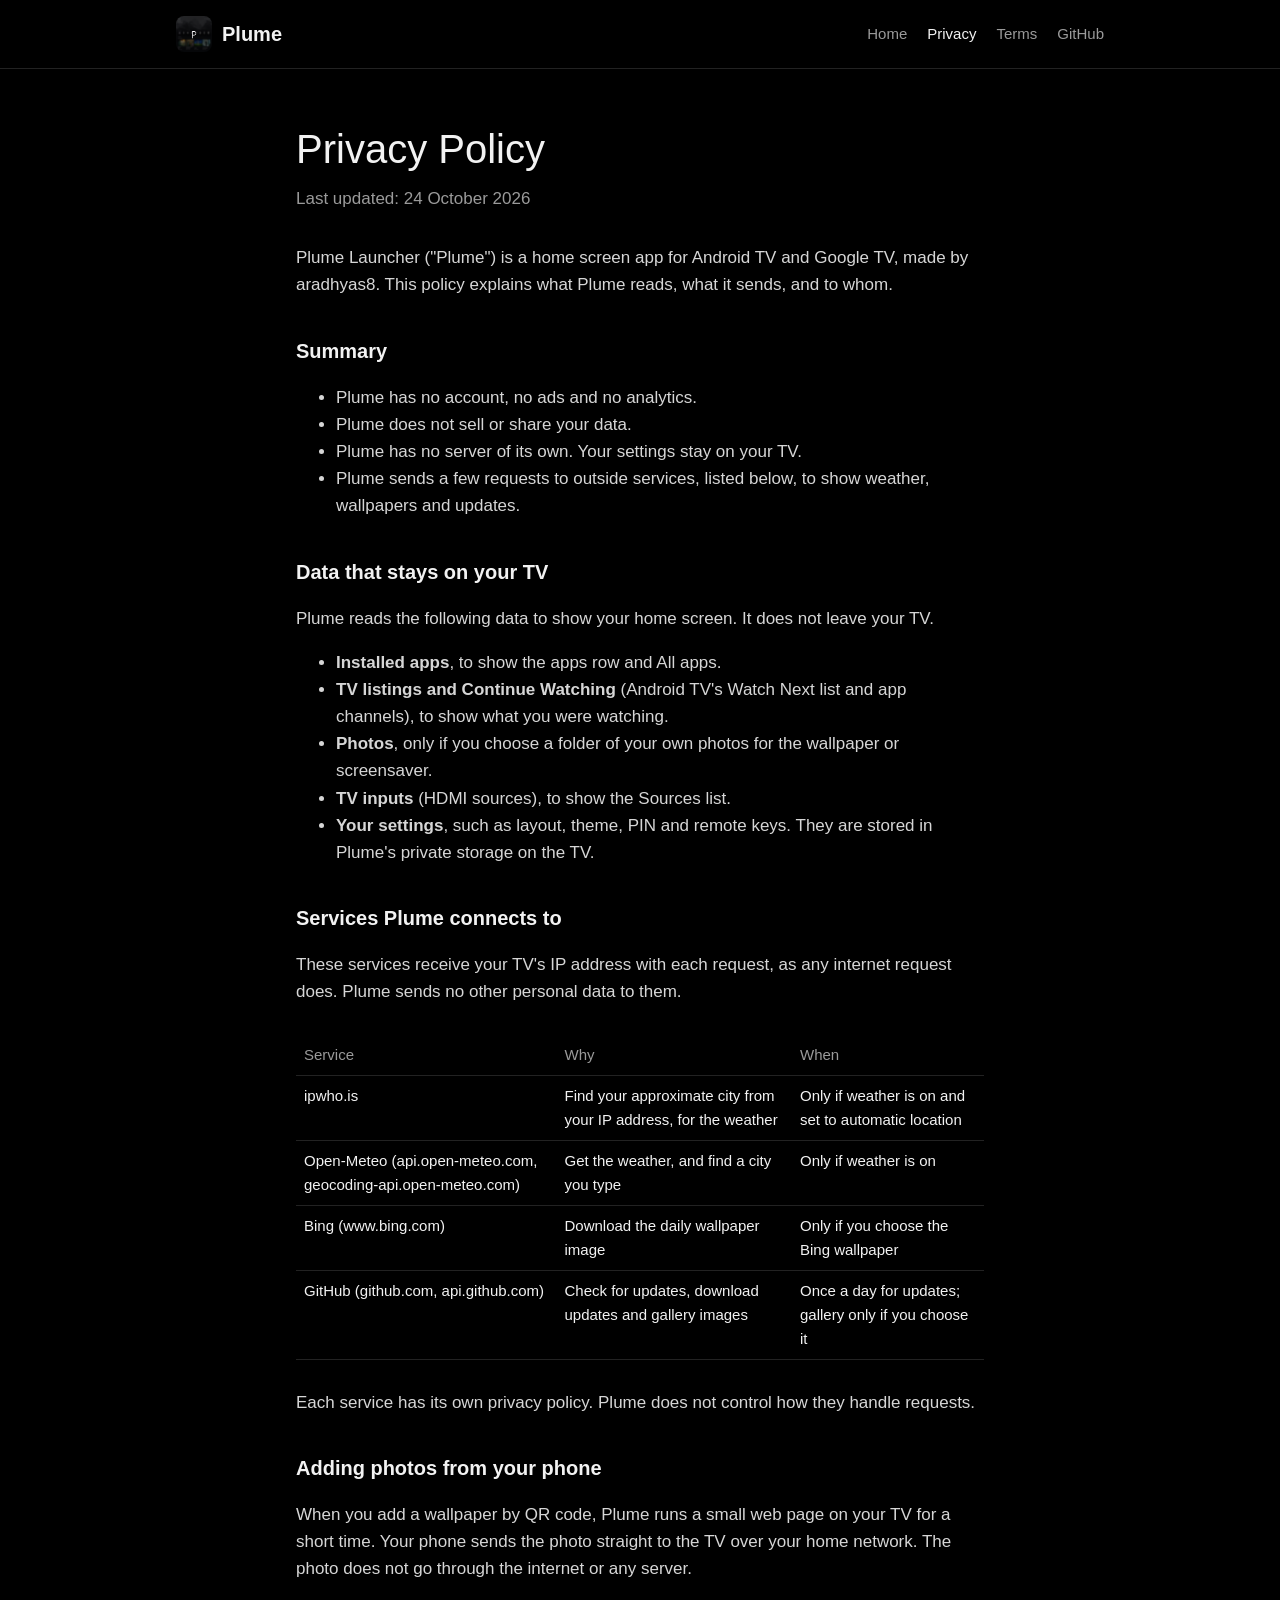
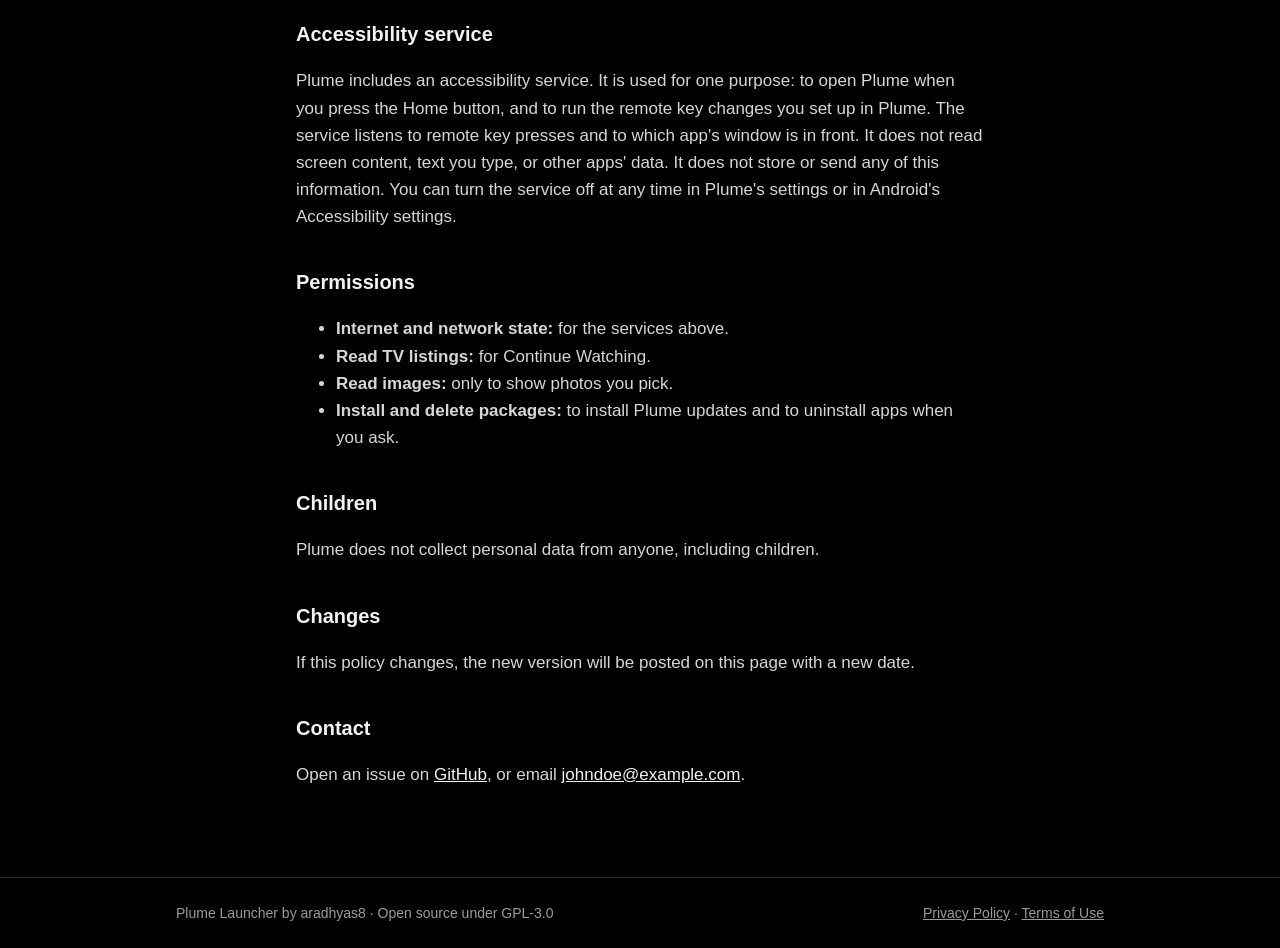
==== docs/privacy.html @ ca684a59 "Add a website with a privacy policy and terms of use for the Play Store Plain HTML in docs/ for GitH" ====
<!doctype html>
<html lang="en">
<head>
<meta charset="utf-8">
<meta name="viewport" content="width=device-width, initial-scale=1">
<title>Plume Privacy Policy</title>
<meta name="description" content="What Plume Launcher reads, what it sends, and to whom.">
<link rel="icon" href="logo.png">
<link rel="stylesheet" href="style.css">
</head>
<body>
<header><div class="wrap">
  <a class="brand" href="./"><img src="logo.png" alt="">Plume</a>
  <nav><a href="./">Home</a><a href="privacy.html" aria-current="page">Privacy</a><a href="terms.html">Terms</a><a href="https://github.com/aradhyas8/Plume_Launcher">GitHub</a></nav>
</div></header>

<main class="wrap doc">
  <h1>Privacy Policy</h1>
  <p class="date">Last updated: 24 October 2026</p>

  <p>Plume Launcher ("Plume") is a home screen app for Android TV and Google TV, made by aradhyas8. This policy explains what Plume reads, what it sends, and to whom.</p>

  <h2>Summary</h2>
  <ul>
    <li>Plume has no account, no ads and no analytics.</li>
    <li>Plume does not sell or share your data.</li>
    <li>Plume has no server of its own. Your settings stay on your TV.</li>
    <li>Plume sends a few requests to outside services, listed below, to show weather, wallpapers and updates.</li>
  </ul>

  <h2>Data that stays on your TV</h2>
  <p>Plume reads the following data to show your home screen. It does not leave your TV.</p>
  <ul>
    <li><strong>Installed apps</strong>, to show the apps row and All apps.</li>
    <li><strong>TV listings and Continue Watching</strong> (Android TV's Watch Next list and app channels), to show what you were watching.</li>
    <li><strong>Photos</strong>, only if you choose a folder of your own photos for the wallpaper or screensaver.</li>
    <li><strong>TV inputs</strong> (HDMI sources), to show the Sources list.</li>
    <li><strong>Your settings</strong>, such as layout, theme, PIN and remote keys. They are stored in Plume's private storage on the TV.</li>
  </ul>

  <h2>Services Plume connects to</h2>
  <p>These services receive your TV's IP address with each request, as any internet request does. Plume sends no other personal data to them.</p>
  <div class="table-scroll"><table>
    <tr><th>Service</th><th>Why</th><th>When</th></tr>
    <tr><td>ipwho.is</td><td>Find your approximate city from your IP address, for the weather</td><td>Only if weather is on and set to automatic location</td></tr>
    <tr><td>Open-Meteo (api.open-meteo.com, geocoding-api.open-meteo.com)</td><td>Get the weather, and find a city you type</td><td>Only if weather is on</td></tr>
    <tr><td>Bing (www.bing.com)</td><td>Download the daily wallpaper image</td><td>Only if you choose the Bing wallpaper</td></tr>
    <tr><td>GitHub (github.com, api.github.com)</td><td>Check for updates, download updates and gallery images</td><td>Once a day for updates; gallery only if you choose it</td></tr>
  </table></div>
  <p>Each service has its own privacy policy. Plume does not control how they handle requests.</p>

  <h2>Adding photos from your phone</h2>
  <p>When you add a wallpaper by QR code, Plume runs a small web page on your TV for a short time. Your phone sends the photo straight to the TV over your home network. The photo does not go through the internet or any server.</p>

  <h2>Accessibility service</h2>
  <p>Plume includes an accessibility service. It is used for one purpose: to open Plume when you press the Home button, and to run the remote key changes you set up in Plume. The service listens to remote key presses and to which app's window is in front. It does not read screen content, text you type, or other apps' data. It does not store or send any of this information. You can turn the service off at any time in Plume's settings or in Android's Accessibility settings.</p>

  <h2>Permissions</h2>
  <ul>
    <li><strong>Internet and network state:</strong> for the services above.</li>
    <li><strong>Read TV listings:</strong> for Continue Watching.</li>
    <li><strong>Read images:</strong> only to show photos you pick.</li>
    <li><strong>Install and delete packages:</strong> to install Plume updates and to uninstall apps when you ask.</li>
  </ul>

  <h2>Children</h2>
  <p>Plume does not collect personal data from anyone, including children.</p>

  <h2>Changes</h2>
  <p>If this policy changes, the new version will be posted on this page with a new date.</p>

  <h2>Contact</h2>
  <p>Open an issue on <a href="https://github.com/aradhyas8/Plume_Launcher/issues">GitHub</a>, or email <a href="mailto:johndoe@example.com">johndoe@example.com</a>.</p>
</main>

<footer><div class="wrap">
  <span>Plume Launcher by aradhyas8 · Open source under GPL-3.0</span>
  <span><a href="privacy.html">Privacy Policy</a> · <a href="terms.html">Terms of Use</a></span>
</div></footer>
</body>
</html>
---- docs/style.css ----
:root {
  --bg: #000;
  --fg: #f2f2f2;
  --muted: #9a9a9a;
  --line: #222;
  --card: #0d0d0d;
}
* { box-sizing: border-box; }
html { color-scheme: dark; }
body {
  margin: 0;
  background: var(--bg);
  color: var(--fg);
  font: 17px/1.6 -apple-system, "Segoe UI", Roboto, Helvetica, Arial, sans-serif;
}
a { color: var(--fg); }
img { max-width: 100%; display: block; }
.wrap { max-width: 960px; margin: 0 auto; padding: 0 16px; }

header { border-bottom: 1px solid var(--line); }
header .wrap { display: flex; align-items: center; justify-content: space-between; gap: 16px; padding-top: 16px; padding-bottom: 16px; flex-wrap: wrap; }
.brand { display: flex; align-items: center; gap: 10px; text-decoration: none; font-weight: 600; font-size: 20px; }
.brand img { width: 36px; height: 36px; border-radius: 8px; }
nav { display: flex; gap: 20px; flex-wrap: wrap; }
nav a { color: var(--muted); text-decoration: none; font-size: 15px; }
nav a:hover, nav a[aria-current] { color: var(--fg); }

.hero { text-align: center; padding: 72px 0 40px; }
.hero img.logo { width: 96px; height: 96px; border-radius: 20px; margin: 0 auto 24px; }
.hero h1 { font-size: 48px; font-weight: 300; margin: 0; letter-spacing: -0.5px; }
.hero p { color: var(--muted); font-size: 20px; margin: 12px auto 32px; max-width: 560px; }
.btn { display: inline-block; padding: 12px 24px; border-radius: 999px; background: var(--fg); color: var(--bg); text-decoration: none; font-weight: 600; }
.btn.ghost { background: none; color: var(--fg); border: 1px solid #444; margin-left: 8px; }

.shots { display: grid; grid-template-columns: 1fr 1fr; gap: 16px; margin: 32px 0 64px; }
.shots img { border-radius: 12px; border: 1px solid var(--line); }
.shots figcaption { color: var(--muted); font-size: 14px; margin-top: 8px; text-align: center; }
figure { margin: 0; }

.tiles { display: grid; grid-template-columns: repeat(3, 1fr); gap: 16px; margin-bottom: 72px; }
.tile { background: var(--card); border: 1px solid var(--line); border-radius: 12px; padding: 20px; }
.tile h3 { margin: 0 0 6px; font-size: 17px; font-weight: 600; }
.tile p { margin: 0; color: var(--muted); font-size: 15px; }

.doc { max-width: 720px; padding-top: 48px; padding-bottom: 72px; }
.doc h1 { font-weight: 300; font-size: 40px; margin: 0 0 4px; }
.doc .date { color: var(--muted); margin: 0 0 32px; }
.doc h2 { font-size: 20px; margin: 36px 0 8px; }
.doc p, .doc li { color: #d6d6d6; }
.doc table { width: 100%; border-collapse: collapse; font-size: 15px; margin: 12px 0; }
.doc th, .doc td { text-align: left; padding: 8px; border-bottom: 1px solid var(--line); vertical-align: top; }
.doc th { color: var(--muted); font-weight: 500; }
.doc code { background: var(--card); padding: 1px 6px; border-radius: 4px; font-size: 14px; }
.table-scroll { overflow-x: auto; }

footer { border-top: 1px solid var(--line); color: var(--muted); font-size: 14px; }
footer .wrap { display: flex; justify-content: space-between; gap: 16px; flex-wrap: wrap; padding-top: 24px; padding-bottom: 24px; }
footer a { color: var(--muted); }

@media (max-width: 720px) {
  .hero h1 { font-size: 36px; }
  .shots, .tiles { grid-template-columns: 1fr; }
  .btn.ghost { margin: 12px 0 0; }
}
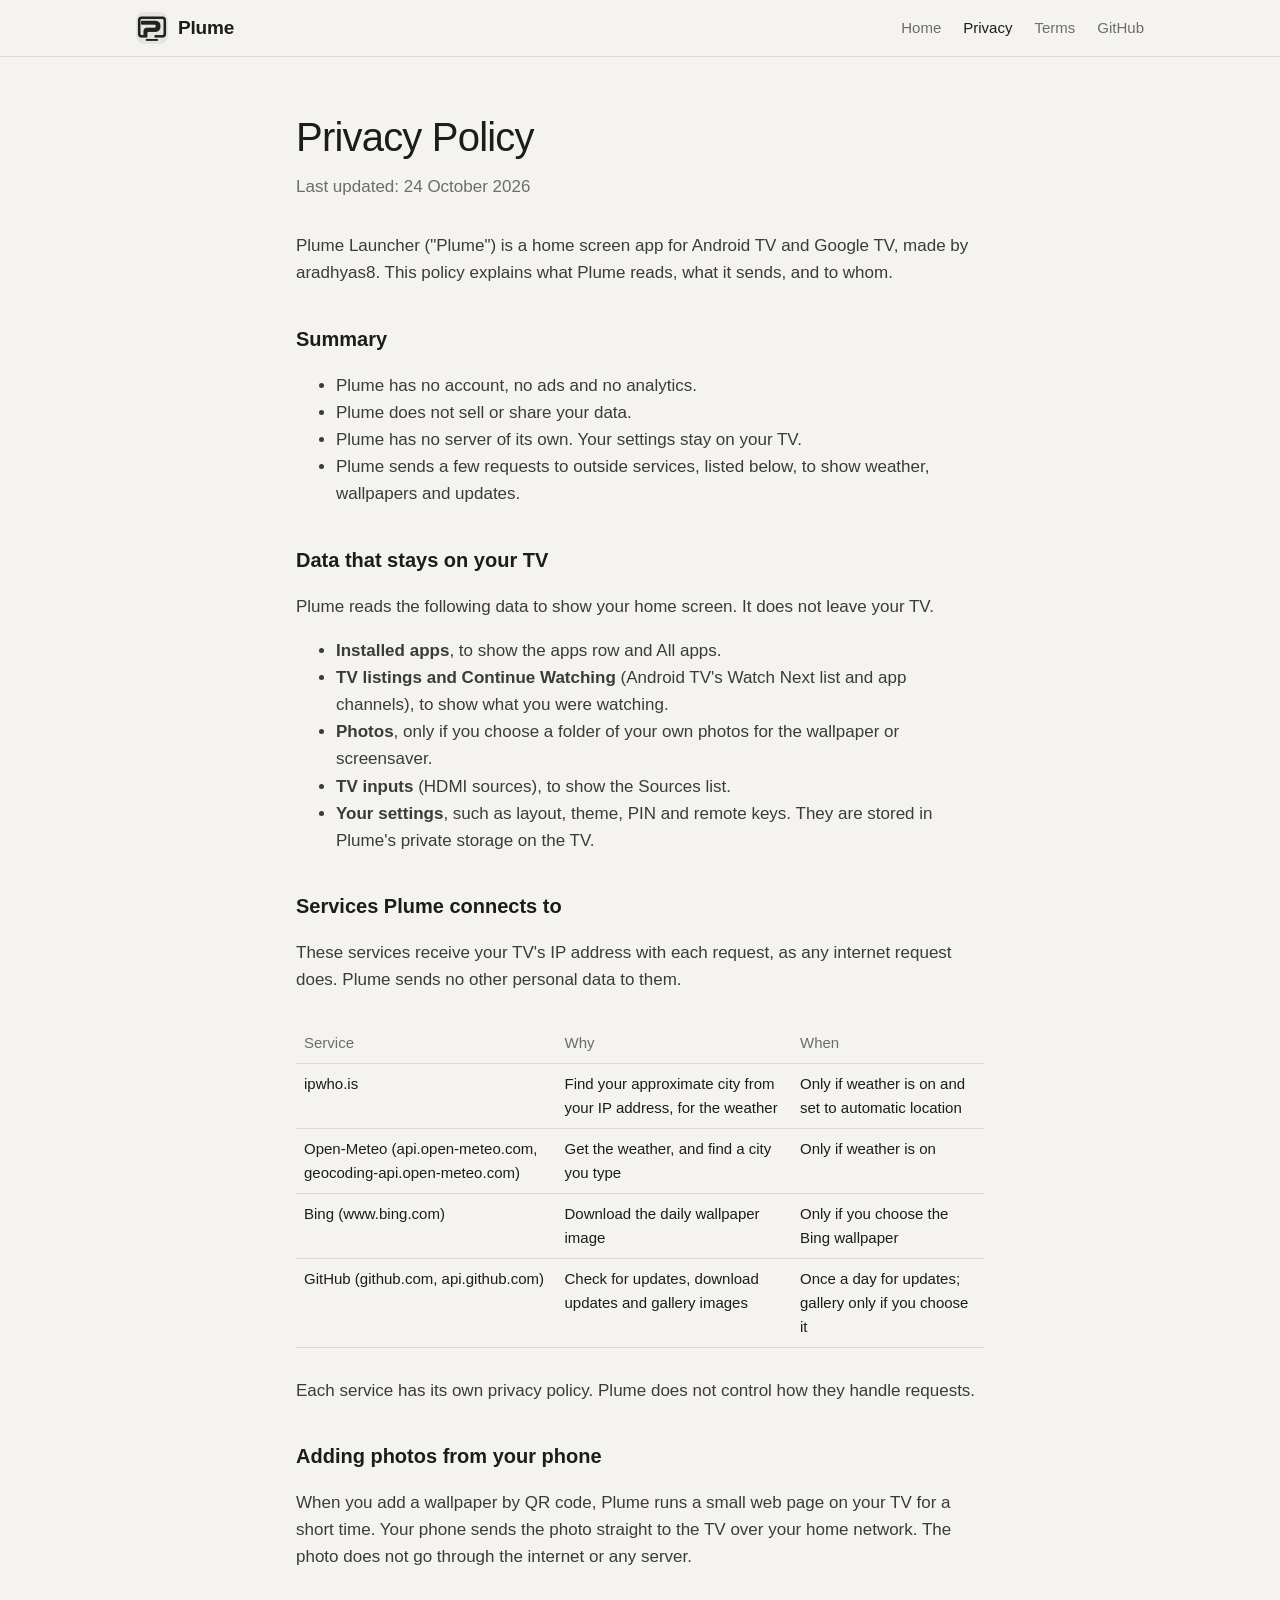
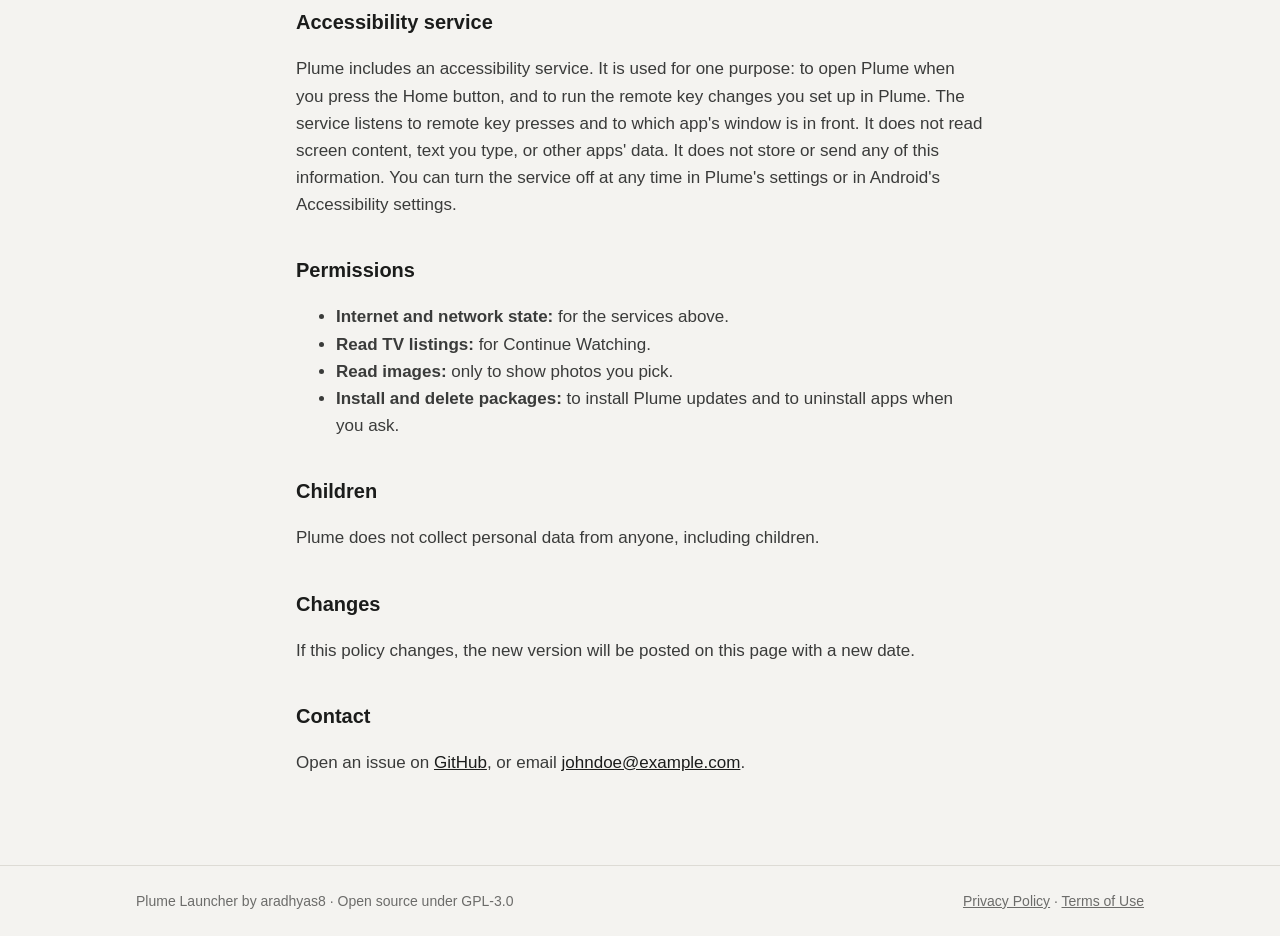
==== commit de3f92b4: "Redesign the website with the new icon and Downloader code - Use the current Plume icon (plume-icon." ====
--- a/docs/privacy.html
+++ b/docs/privacy.html
@@ -5,12 +5,12 @@
 <meta name="viewport" content="width=device-width, initial-scale=1">
 <title>Plume Privacy Policy</title>
 <meta name="description" content="What Plume Launcher reads, what it sends, and to whom.">
-<link rel="icon" href="logo.png">
+<link rel="icon" href="plume-icon.png">
 <link rel="stylesheet" href="style.css">
 </head>
 <body>
 <header><div class="wrap">
-  <a class="brand" href="./"><img src="logo.png" alt="">Plume</a>
+  <a class="brand" href="./"><img src="plume-icon.png" alt="">Plume</a>
   <nav><a href="./">Home</a><a href="privacy.html" aria-current="page">Privacy</a><a href="terms.html">Terms</a><a href="https://github.com/aradhyas8/Plume_Launcher">GitHub</a></nav>
 </div></header>
 
--- a/docs/style.css
+++ b/docs/style.css
@@ -1,64 +1,181 @@
 :root {
-  --bg: #000;
-  --fg: #f2f2f2;
-  --muted: #9a9a9a;
-  --line: #222;
-  --card: #0d0d0d;
+  --bg: #0b0b0c;
+  --bg-2: #121214;
+  --fg: #f2f1ee;
+  --text: #d6d5d2;
+  --muted: #9a9997;
+  --line: #222225;
+  --card: #141416;
+  --accent: #e6e4df;
+  --on-accent: #232524;
+  --glow: rgba(230, 228, 223, 0.08);
+  --shadow: 0 30px 80px -20px rgba(0, 0, 0, 0.8);
+}
+@media (prefers-color-scheme: light) {
+  :root {
+    --bg: #f4f3f0;
+    --bg-2: #ebe9e4;
+    --fg: #1b1c1b;
+    --text: #3a3b3a;
+    --muted: #6c6c6a;
+    --line: #dddbd5;
+    --card: #ffffff;
+    --accent: #232524;
+    --on-accent: #f4f3f0;
+    --glow: rgba(35, 37, 36, 0.06);
+    --shadow: 0 30px 70px -25px rgba(30, 30, 25, 0.35);
+  }
 }
 * { box-sizing: border-box; }
-html { color-scheme: dark; }
+html { color-scheme: dark light; scroll-behavior: smooth; }
 body {
   margin: 0;
   background: var(--bg);
   color: var(--fg);
-  font: 17px/1.6 -apple-system, "Segoe UI", Roboto, Helvetica, Arial, sans-serif;
+  font: 17px/1.6 -apple-system, BlinkMacSystemFont, "Segoe UI", Roboto, Helvetica, Arial, sans-serif;
+  -webkit-font-smoothing: antialiased;
 }
 a { color: var(--fg); }
-img { max-width: 100%; display: block; }
-.wrap { max-width: 960px; margin: 0 auto; padding: 0 16px; }
+img { max-width: 100%; height: auto; display: block; }
+svg { width: 24px; height: 24px; fill: none; stroke: currentColor; stroke-width: 1.8; stroke-linecap: round; stroke-linejoin: round; }
+svg .fill { fill: currentColor; stroke: none; }
+.wrap { max-width: 1040px; margin: 0 auto; padding: 0 16px; }
+:focus-visible { outline: 2px solid var(--fg); outline-offset: 3px; border-radius: 8px; }
+section[id] { scroll-margin-top: 80px; }
 
-header { border-bottom: 1px solid var(--line); }
-header .wrap { display: flex; align-items: center; justify-content: space-between; gap: 16px; padding-top: 16px; padding-bottom: 16px; flex-wrap: wrap; }
-.brand { display: flex; align-items: center; gap: 10px; text-decoration: none; font-weight: 600; font-size: 20px; }
-.brand img { width: 36px; height: 36px; border-radius: 8px; }
-nav { display: flex; gap: 20px; flex-wrap: wrap; }
+/* Header */
+header { position: sticky; top: 0; z-index: 10; background: color-mix(in srgb, var(--bg) 82%, transparent); backdrop-filter: saturate(1.4) blur(14px); -webkit-backdrop-filter: saturate(1.4) blur(14px); border-bottom: 1px solid var(--line); }
+header .wrap { display: flex; flex-wrap: wrap; align-items: center; justify-content: space-between; gap: 12px 16px; padding-top: 12px; padding-bottom: 12px; }
+.brand { display: flex; align-items: center; gap: 10px; text-decoration: none; font-weight: 600; font-size: 19px; letter-spacing: -0.2px; }
+.brand img { width: 32px; height: 32px; border-radius: 8px; }
+nav { display: flex; flex-wrap: wrap; align-items: center; gap: 22px; }
 nav a { color: var(--muted); text-decoration: none; font-size: 15px; }
 nav a:hover, nav a[aria-current] { color: var(--fg); }
+nav a.btn { color: var(--on-accent); }
 
-.hero { text-align: center; padding: 72px 0 40px; }
-.hero img.logo { width: 96px; height: 96px; border-radius: 20px; margin: 0 auto 24px; }
-.hero h1 { font-size: 48px; font-weight: 300; margin: 0; letter-spacing: -0.5px; }
-.hero p { color: var(--muted); font-size: 20px; margin: 12px auto 32px; max-width: 560px; }
-.btn { display: inline-block; padding: 12px 24px; border-radius: 999px; background: var(--fg); color: var(--bg); text-decoration: none; font-weight: 600; }
-.btn.ghost { background: none; color: var(--fg); border: 1px solid #444; margin-left: 8px; }
+/* Buttons */
+.btn { display: inline-flex; align-items: center; gap: 10px; padding: 14px 24px; border-radius: 999px; background: var(--accent); color: var(--on-accent); text-decoration: none; font: inherit; font-weight: 600; border: 0; cursor: pointer; transition: transform .15s ease, box-shadow .15s ease; }
+.btn:hover { transform: translateY(-1px); box-shadow: 0 8px 24px -8px var(--accent); }
+.btn svg { width: 20px; height: 20px; stroke-width: 2.2; }
+.btn.small { padding: 8px 16px; font-size: 14px; }
+.btn.ghost { background: none; color: var(--fg); border: 1px solid var(--line); }
+.btn.ghost:hover { border-color: var(--muted); box-shadow: none; }
+.btn-meta { font-weight: 500; opacity: .6; font-size: 14px; padding-left: 10px; border-left: 1px solid currentColor; }
 
-.shots { display: grid; grid-template-columns: 1fr 1fr; gap: 16px; margin: 32px 0 64px; }
-.shots img { border-radius: 12px; border: 1px solid var(--line); }
-.shots figcaption { color: var(--muted); font-size: 14px; margin-top: 8px; text-align: center; }
-figure { margin: 0; }
+/* Hero */
+.hero { text-align: center; padding: 80px 16px 48px; }
+.hero .logo { width: 112px; height: 112px; border-radius: 26px; margin: 0 auto 28px; box-shadow: 0 0 0 1px var(--line), 0 20px 60px -10px var(--glow), 0 0 120px 10px var(--glow); }
+.eyebrow { margin: 0 0 12px; color: var(--muted); font-size: 13px; font-weight: 600; letter-spacing: 1.4px; text-transform: uppercase; }
+.hero h1 { font-size: clamp(40px, 7vw, 72px); line-height: 1.05; font-weight: 300; margin: 0; letter-spacing: -1.5px; }
+.lede { color: var(--muted); font-size: clamp(18px, 2.2vw, 21px); margin: 18px auto 36px; max-width: 560px; }
+.cta { display: flex; flex-wrap: wrap; align-items: center; justify-content: center; gap: 14px; }
+.code-chip { display: inline-flex; align-items: center; gap: 12px; padding: 9px 9px 9px 20px; border-radius: 999px; border: 1px solid var(--line); background: var(--card); color: var(--muted); text-decoration: none; font-size: 15px; }
+.code-chip strong { color: var(--fg); background: var(--bg-2); padding: 5px 14px; border-radius: 999px; font-family: ui-monospace, "SF Mono", Menlo, Consolas, monospace; font-size: 16px; letter-spacing: 1.5px; }
+.code-chip:hover { border-color: var(--muted); }
+.fine { margin: 22px 0 0; color: var(--muted); font-size: 14px; }
 
-.tiles { display: grid; grid-template-columns: repeat(3, 1fr); gap: 16px; margin-bottom: 72px; }
-.tile { background: var(--card); border: 1px solid var(--line); border-radius: 12px; padding: 20px; }
+/* Showcase */
+.showcase { display: flex; flex-direction: column; align-items: center; padding-bottom: 24px; }
+.tv { width: 100%; padding: 10px; border-radius: 22px; background: #050505; border: 1px solid #2a2a2c; box-shadow: var(--shadow); }
+.tv img { border-radius: 13px; aspect-ratio: 16 / 9; width: 100%; object-fit: cover; }
+.tv-stand { width: 22%; height: 10px; margin-top: 14px; border-radius: 999px; background: color-mix(in srgb, var(--muted) 35%, transparent); }
+.toggle { display: inline-flex; margin-top: 28px; padding: 4px; border-radius: 999px; background: var(--card); border: 1px solid var(--line); }
+.toggle button { font: inherit; font-size: 14px; font-weight: 600; padding: 7px 18px; border-radius: 999px; border: 0; background: none; color: var(--muted); cursor: pointer; }
+.toggle button[aria-pressed="true"] { background: var(--accent); color: var(--on-accent); }
+
+/* Stats */
+.stats { display: grid; grid-template-columns: repeat(4, 1fr); gap: 0; padding-top: 56px; padding-bottom: 32px; text-align: center; }
+.stats div { padding: 8px 12px; border-left: 1px solid var(--line); }
+.stats div:first-child { border-left: 0; }
+.stats strong { display: block; font-size: clamp(28px, 4vw, 40px); font-weight: 300; letter-spacing: -1px; }
+.stats span { color: var(--muted); font-size: 14px; }
+.stats p { grid-column: 1 / -1; margin: 20px 0 0; color: var(--muted); font-size: 13px; }
+
+/* Sections */
+section h2 { font-size: clamp(28px, 4vw, 40px); font-weight: 300; letter-spacing: -0.8px; text-align: center; margin: 0 0 12px; line-height: 1.15; }
+.features, .install { padding-top: 72px; padding-bottom: 24px; }
+.sub { text-align: center; color: var(--muted); margin: 0 auto 40px; max-width: 520px; }
+
+/* Feature tiles */
+.tiles { display: grid; grid-template-columns: repeat(3, 1fr); gap: 16px; margin-top: 40px; }
+.tile { background: var(--card); border: 1px solid var(--line); border-radius: 18px; padding: 24px; transition: transform .2s ease, border-color .2s ease; }
+.tile:hover { transform: translateY(-3px); border-color: var(--muted); }
+.tile svg { width: 40px; height: 40px; padding: 8px; border-radius: 12px; background: var(--bg-2); margin-bottom: 16px; }
 .tile h3 { margin: 0 0 6px; font-size: 17px; font-weight: 600; }
 .tile p { margin: 0; color: var(--muted); font-size: 15px; }
 
+/* Install */
+.install-grid { display: grid; grid-template-columns: 1fr 1.15fr; gap: 20px; align-items: stretch; }
+.panel { background: var(--card); border: 1px solid var(--line); border-radius: 22px; padding: 32px 24px; }
+.code-panel { display: flex; flex-direction: column; align-items: center; justify-content: center; text-align: center; background: radial-gradient(120% 90% at 50% 0%, var(--glow), transparent 70%), var(--card); }
+.label { margin: 0 0 18px; color: var(--muted); font-size: 13px; font-weight: 600; letter-spacing: 1.4px; text-transform: uppercase; }
+.digits { display: flex; gap: 6px; margin-bottom: 24px; }
+.digits span { display: grid; place-items: center; width: 44px; height: 58px; border-radius: 10px; background: var(--bg-2); border: 1px solid var(--line); font-family: ui-monospace, "SF Mono", Menlo, Consolas, monospace; font-size: 28px; font-weight: 600; }
+.hint { margin: 14px 0 0; color: var(--muted); font-size: 14px; }
+.steps { list-style: none; counter-reset: step; margin: 0; padding: 0; display: grid; gap: 12px; }
+.steps li { counter-increment: step; position: relative; display: flex; flex-direction: column; gap: 2px; padding: 18px 20px 18px 68px; background: var(--card); border: 1px solid var(--line); border-radius: 18px; }
+.steps li::before { content: counter(step); position: absolute; left: 20px; top: 18px; width: 32px; height: 32px; border-radius: 50%; display: grid; place-items: center; background: var(--accent); color: var(--on-accent); font-weight: 700; font-size: 15px; }
+.steps strong { font-weight: 600; }
+.steps span { color: var(--muted); font-size: 15px; }
+.steps b { color: var(--fg); font-family: ui-monospace, "SF Mono", Menlo, Consolas, monospace; letter-spacing: 1px; }
+
+.more { margin-top: 20px; border: 1px solid var(--line); border-radius: 18px; background: var(--card); }
+.more summary { cursor: pointer; padding: 18px 24px; font-weight: 600; list-style: none; display: flex; justify-content: space-between; align-items: center; }
+.more summary::-webkit-details-marker { display: none; }
+.more summary::after { content: "+"; font-weight: 300; font-size: 24px; line-height: 1; color: var(--muted); transition: transform .2s ease; }
+.more[open] summary::after { transform: rotate(45deg); }
+.more-body { padding: 0 24px 12px; color: var(--muted); font-size: 15px; }
+.more-body strong { color: var(--fg); }
+.cmd { display: flex; align-items: center; justify-content: space-between; gap: 12px; background: var(--bg-2); border: 1px solid var(--line); border-radius: 12px; padding: 8px 8px 8px 16px; }
+.cmd code { font-family: ui-monospace, "SF Mono", Menlo, Consolas, monospace; font-size: 14px; color: var(--fg); overflow-x: auto; white-space: nowrap; }
+.copy-icon { flex: none; display: grid; place-items: center; width: 34px; height: 34px; border-radius: 8px; border: 0; background: none; color: var(--muted); cursor: pointer; }
+.copy-icon:hover { color: var(--fg); background: var(--card); }
+.copy-icon svg { width: 18px; height: 18px; }
+.after { text-align: center; color: var(--muted); font-size: 15px; margin: 28px 0 72px; }
+.after b { color: var(--fg); font-weight: 600; }
+
+.toast { position: fixed; left: 50%; bottom: 24px; transform: translate(-50%, 20px); opacity: 0; pointer-events: none; padding: 10px 18px; border-radius: 999px; background: var(--accent); color: var(--on-accent); font-size: 14px; font-weight: 600; transition: opacity .2s ease, transform .2s ease; }
+.toast.on { opacity: 1; transform: translate(-50%, 0); }
+
+/* Privacy and terms */
 .doc { max-width: 720px; padding-top: 48px; padding-bottom: 72px; }
-.doc h1 { font-weight: 300; font-size: 40px; margin: 0 0 4px; }
+.doc h1 { font-weight: 300; font-size: 40px; margin: 0 0 4px; letter-spacing: -0.8px; }
 .doc .date { color: var(--muted); margin: 0 0 32px; }
 .doc h2 { font-size: 20px; margin: 36px 0 8px; }
-.doc p, .doc li { color: #d6d6d6; }
+.doc p, .doc li { color: var(--text); }
 .doc table { width: 100%; border-collapse: collapse; font-size: 15px; margin: 12px 0; }
 .doc th, .doc td { text-align: left; padding: 8px; border-bottom: 1px solid var(--line); vertical-align: top; }
 .doc th { color: var(--muted); font-weight: 500; }
 .doc code { background: var(--card); padding: 1px 6px; border-radius: 4px; font-size: 14px; }
 .table-scroll { overflow-x: auto; }
 
+/* Footer */
 footer { border-top: 1px solid var(--line); color: var(--muted); font-size: 14px; }
-footer .wrap { display: flex; justify-content: space-between; gap: 16px; flex-wrap: wrap; padding-top: 24px; padding-bottom: 24px; }
+footer .wrap { display: flex; justify-content: space-between; align-items: center; gap: 16px; flex-wrap: wrap; padding-top: 24px; padding-bottom: 24px; }
 footer a { color: var(--muted); }
+footer a:hover { color: var(--fg); }
+.foot-brand { display: flex; align-items: center; gap: 10px; }
+.foot-brand img { width: 22px; height: 22px; border-radius: 6px; }
 
-@media (max-width: 720px) {
-  .hero h1 { font-size: 36px; }
-  .shots, .tiles { grid-template-columns: 1fr; }
-  .btn.ghost { margin: 12px 0 0; }
+@media (prefers-reduced-motion: reduce) {
+  html { scroll-behavior: auto; }
+  * { transition: none !important; }
 }
+
+@media (max-width: 820px) {
+  .tiles { grid-template-columns: 1fr 1fr; }
+  .install-grid { grid-template-columns: 1fr; }
+}
+@media (max-width: 600px) {
+  nav { gap: 16px; }
+  nav .wide { display: none; }
+  .hero { padding-top: 56px; }
+  .cta { flex-direction: column; }
+  .tv { padding: 6px; border-radius: 14px; }
+  .tv img { border-radius: 9px; }
+  .stats { grid-template-columns: 1fr 1fr; row-gap: 20px; }
+  .stats div:nth-child(3) { border-left: 0; }
+  .tiles { grid-template-columns: 1fr; }
+  .digits { gap: 4px; }
+  .digits span { width: 36px; height: 50px; font-size: 22px; }
+}
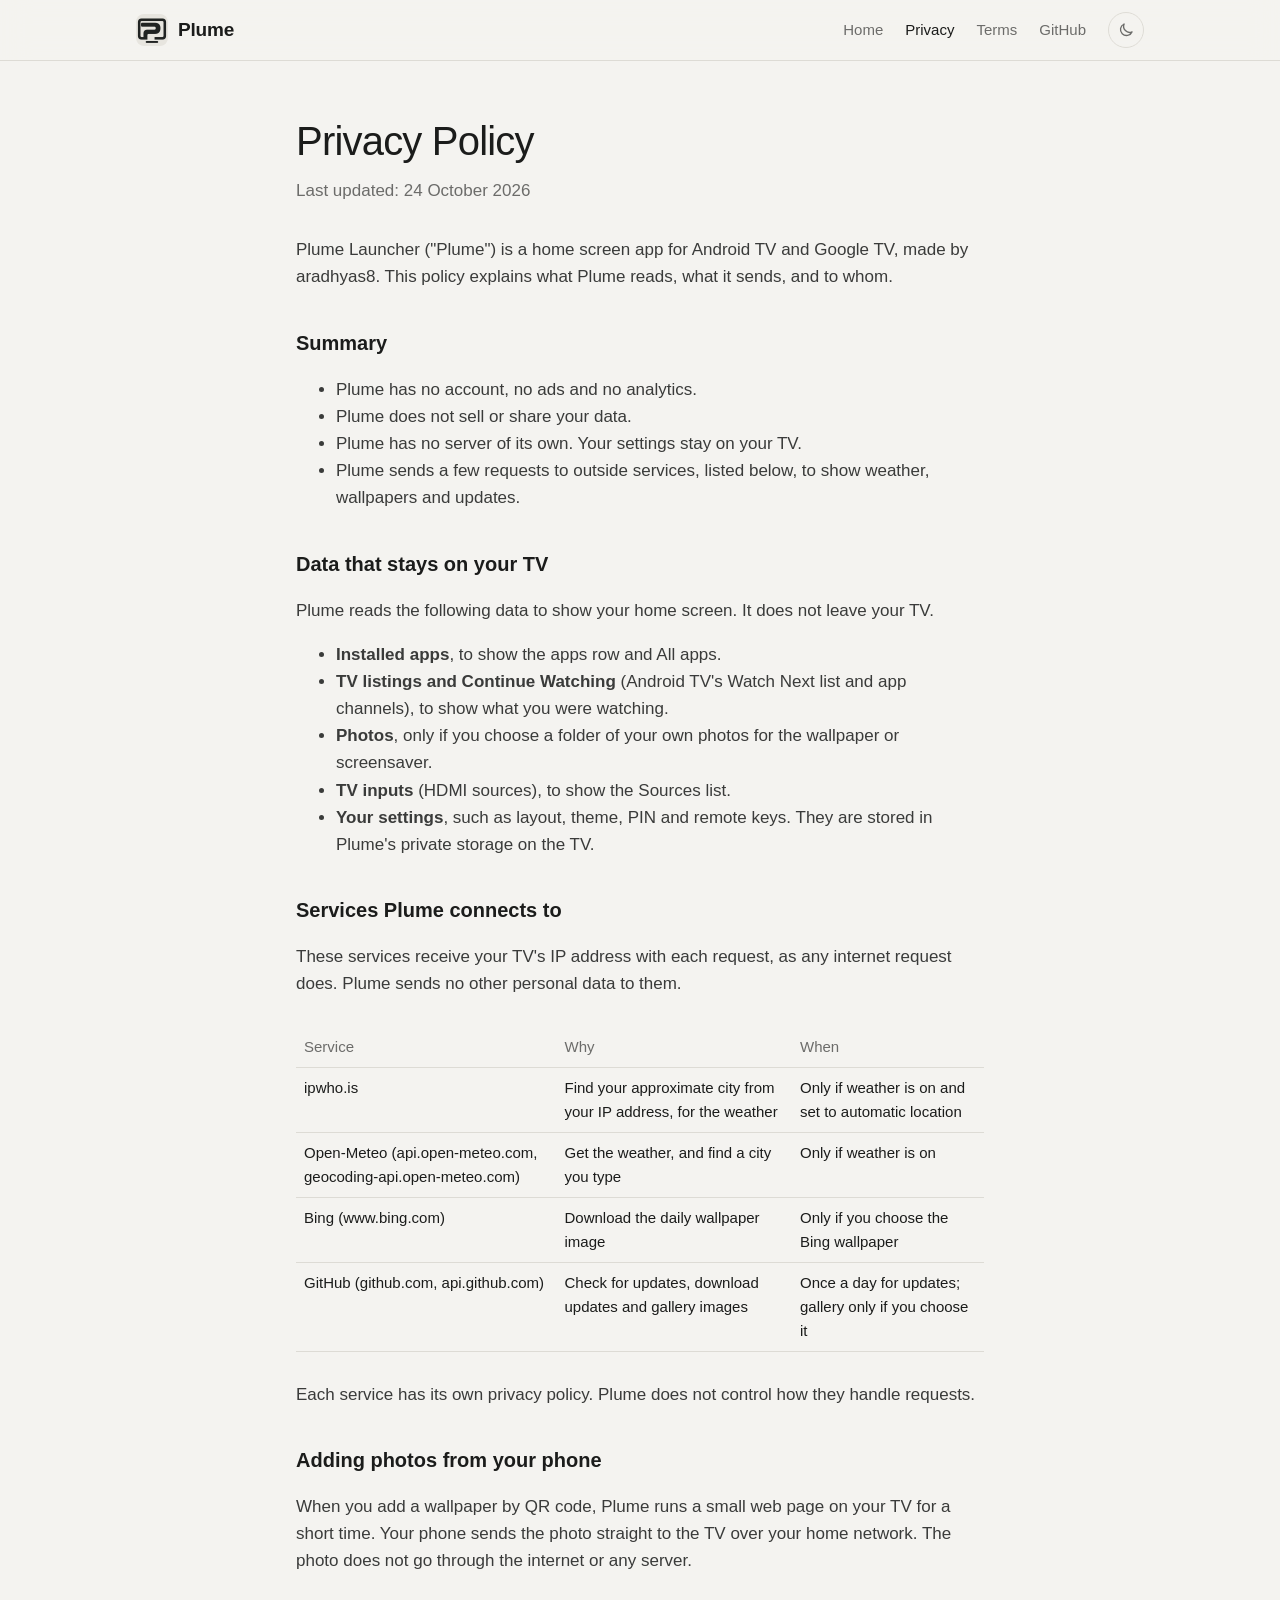
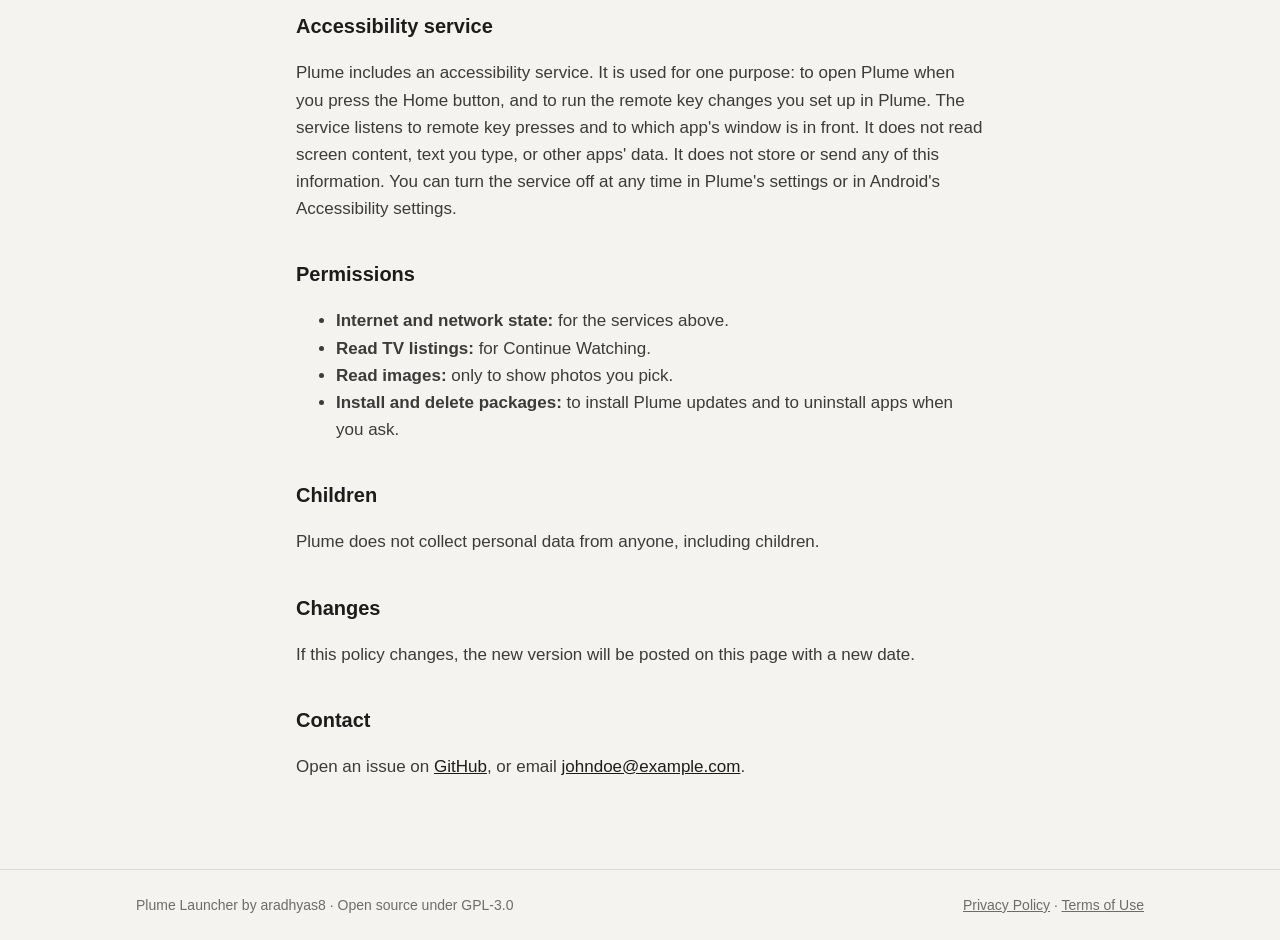
==== commit fb898e09: "Add a light/dark switch to the website header The site still follows the device theme by default. Th" ====
--- a/docs/privacy.html
+++ b/docs/privacy.html
@@ -7,11 +7,12 @@
 <meta name="description" content="What Plume Launcher reads, what it sends, and to whom.">
 <link rel="icon" href="plume-icon.png">
 <link rel="stylesheet" href="style.css">
+<script src="theme.js"></script>
 </head>
 <body>
 <header><div class="wrap">
   <a class="brand" href="./"><img src="plume-icon.png" alt="">Plume</a>
-  <nav><a href="./">Home</a><a href="privacy.html" aria-current="page">Privacy</a><a href="terms.html">Terms</a><a href="https://github.com/aradhyas8/Plume_Launcher">GitHub</a></nav>
+  <nav><a href="./">Home</a><a href="privacy.html" aria-current="page">Privacy</a><a href="terms.html">Terms</a><a href="https://github.com/aradhyas8/Plume_Launcher">GitHub</a><button type="button" class="theme-toggle" aria-label="Switch theme"><svg class="sun" aria-hidden="true" viewBox="0 0 24 24"><circle cx="12" cy="12" r="4"/><path d="M12 2v2M12 20v2M4.9 4.9l1.4 1.4M17.7 17.7l1.4 1.4M2 12h2M20 12h2M4.9 19.1l1.4-1.4M17.7 6.3l1.4-1.4"/></svg><svg class="moon" aria-hidden="true" viewBox="0 0 24 24"><path d="M20 14.5A8 8 0 0 1 9.5 4 8 8 0 1 0 20 14.5z"/></svg></button></nav>
 </div></header>
 
 <main class="wrap doc">
--- a/docs/style.css
+++ b/docs/style.css
@@ -12,7 +12,7 @@
   --shadow: 0 30px 80px -20px rgba(0, 0, 0, 0.8);
 }
 @media (prefers-color-scheme: light) {
-  :root {
+  :root:not([data-theme="dark"]) {
     --bg: #f4f3f0;
     --bg-2: #ebe9e4;
     --fg: #1b1c1b;
@@ -26,6 +26,21 @@
     --shadow: 0 30px 70px -25px rgba(30, 30, 25, 0.35);
   }
 }
+:root[data-theme="light"] {
+  --bg: #f4f3f0;
+  --bg-2: #ebe9e4;
+  --fg: #1b1c1b;
+  --text: #3a3b3a;
+  --muted: #6c6c6a;
+  --line: #dddbd5;
+  --card: #ffffff;
+  --accent: #232524;
+  --on-accent: #f4f3f0;
+  --glow: rgba(35, 37, 36, 0.06);
+  --shadow: 0 30px 70px -25px rgba(30, 30, 25, 0.35);
+}
+:root[data-theme="dark"] { color-scheme: dark; }
+:root[data-theme="light"] { color-scheme: light; }
 * { box-sizing: border-box; }
 html { color-scheme: dark light; scroll-behavior: smooth; }
 body {
@@ -52,6 +67,13 @@
 nav a { color: var(--muted); text-decoration: none; font-size: 15px; }
 nav a:hover, nav a[aria-current] { color: var(--fg); }
 nav a.btn { color: var(--on-accent); }
+.theme-toggle { display: grid; place-items: center; width: 36px; height: 36px; padding: 0; border-radius: 50%; border: 1px solid var(--line); background: none; color: var(--muted); cursor: pointer; }
+.theme-toggle:hover { color: var(--fg); border-color: var(--muted); }
+.theme-toggle svg { width: 18px; height: 18px; }
+.theme-toggle .moon { display: none; }
+@media (prefers-color-scheme: light) { :root:not([data-theme="dark"]) .theme-toggle .sun { display: none; } :root:not([data-theme="dark"]) .theme-toggle .moon { display: block; } }
+:root[data-theme="light"] .theme-toggle .sun { display: none; }
+:root[data-theme="light"] .theme-toggle .moon { display: block; }
 
 /* Buttons */
 .btn { display: inline-flex; align-items: center; gap: 10px; padding: 14px 24px; border-radius: 999px; background: var(--accent); color: var(--on-accent); text-decoration: none; font: inherit; font-weight: 600; border: 0; cursor: pointer; transition: transform .15s ease, box-shadow .15s ease; }
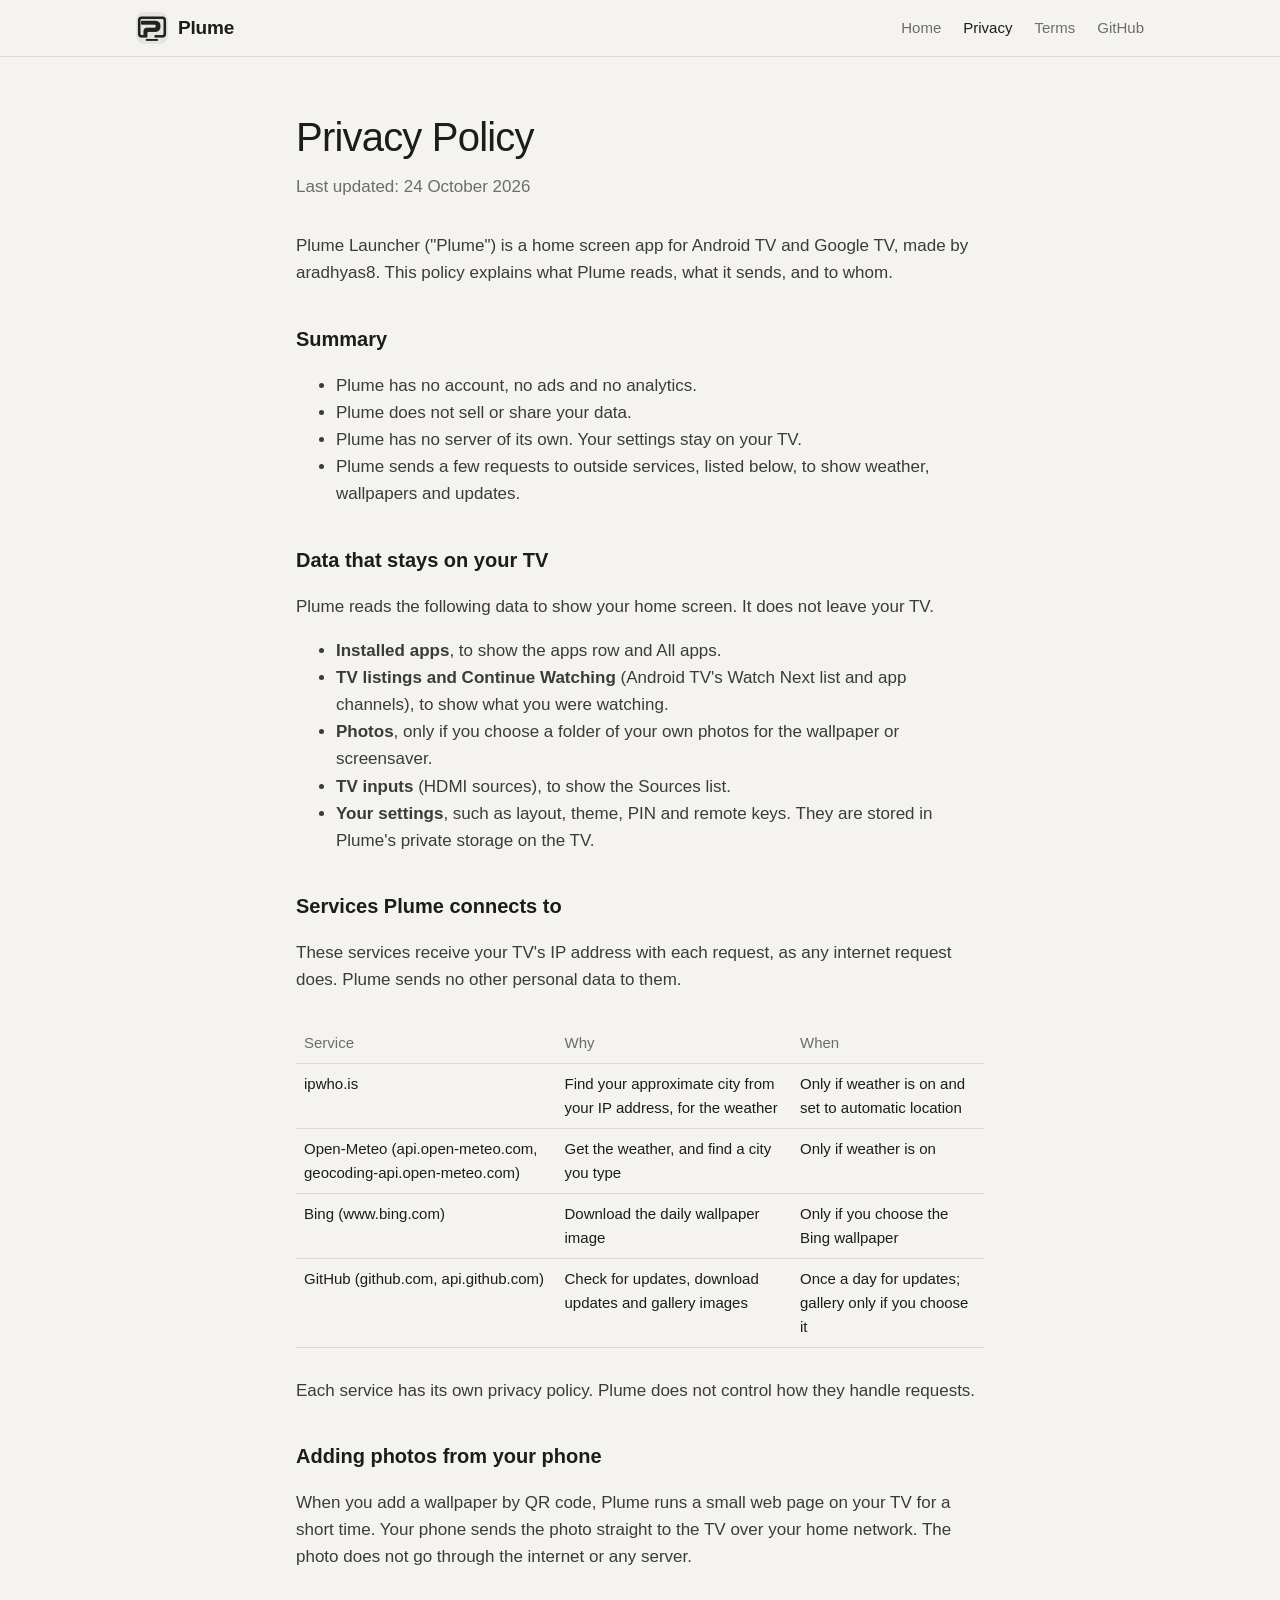
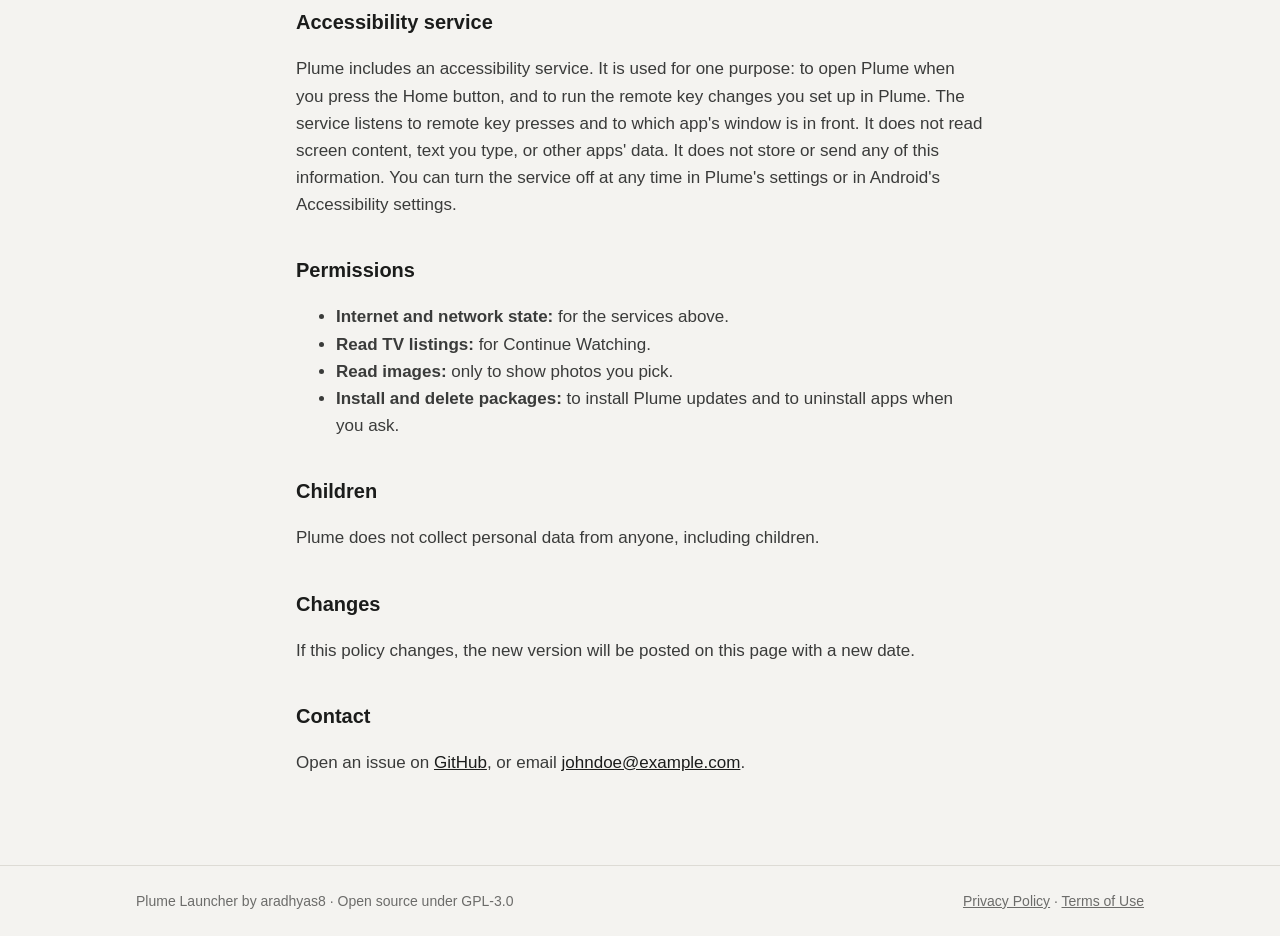
==== commit 391200cd: "Let the screenshot switch set the whole site theme Remove the header sun/moon button. The Dark/Light" ====
--- a/docs/privacy.html
+++ b/docs/privacy.html
@@ -12,7 +12,7 @@
 <body>
 <header><div class="wrap">
   <a class="brand" href="./"><img src="plume-icon.png" alt="">Plume</a>
-  <nav><a href="./">Home</a><a href="privacy.html" aria-current="page">Privacy</a><a href="terms.html">Terms</a><a href="https://github.com/aradhyas8/Plume_Launcher">GitHub</a><button type="button" class="theme-toggle" aria-label="Switch theme"><svg class="sun" aria-hidden="true" viewBox="0 0 24 24"><circle cx="12" cy="12" r="4"/><path d="M12 2v2M12 20v2M4.9 4.9l1.4 1.4M17.7 17.7l1.4 1.4M2 12h2M20 12h2M4.9 19.1l1.4-1.4M17.7 6.3l1.4-1.4"/></svg><svg class="moon" aria-hidden="true" viewBox="0 0 24 24"><path d="M20 14.5A8 8 0 0 1 9.5 4 8 8 0 1 0 20 14.5z"/></svg></button></nav>
+  <nav><a href="./">Home</a><a href="privacy.html" aria-current="page">Privacy</a><a href="terms.html">Terms</a><a href="https://github.com/aradhyas8/Plume_Launcher">GitHub</a></nav>
 </div></header>
 
 <main class="wrap doc">
--- a/docs/style.css
+++ b/docs/style.css
@@ -67,13 +67,6 @@
 nav a { color: var(--muted); text-decoration: none; font-size: 15px; }
 nav a:hover, nav a[aria-current] { color: var(--fg); }
 nav a.btn { color: var(--on-accent); }
-.theme-toggle { display: grid; place-items: center; width: 36px; height: 36px; padding: 0; border-radius: 50%; border: 1px solid var(--line); background: none; color: var(--muted); cursor: pointer; }
-.theme-toggle:hover { color: var(--fg); border-color: var(--muted); }
-.theme-toggle svg { width: 18px; height: 18px; }
-.theme-toggle .moon { display: none; }
-@media (prefers-color-scheme: light) { :root:not([data-theme="dark"]) .theme-toggle .sun { display: none; } :root:not([data-theme="dark"]) .theme-toggle .moon { display: block; } }
-:root[data-theme="light"] .theme-toggle .sun { display: none; }
-:root[data-theme="light"] .theme-toggle .moon { display: block; }
 
 /* Buttons */
 .btn { display: inline-flex; align-items: center; gap: 10px; padding: 14px 24px; border-radius: 999px; background: var(--accent); color: var(--on-accent); text-decoration: none; font: inherit; font-weight: 600; border: 0; cursor: pointer; transition: transform .15s ease, box-shadow .15s ease; }
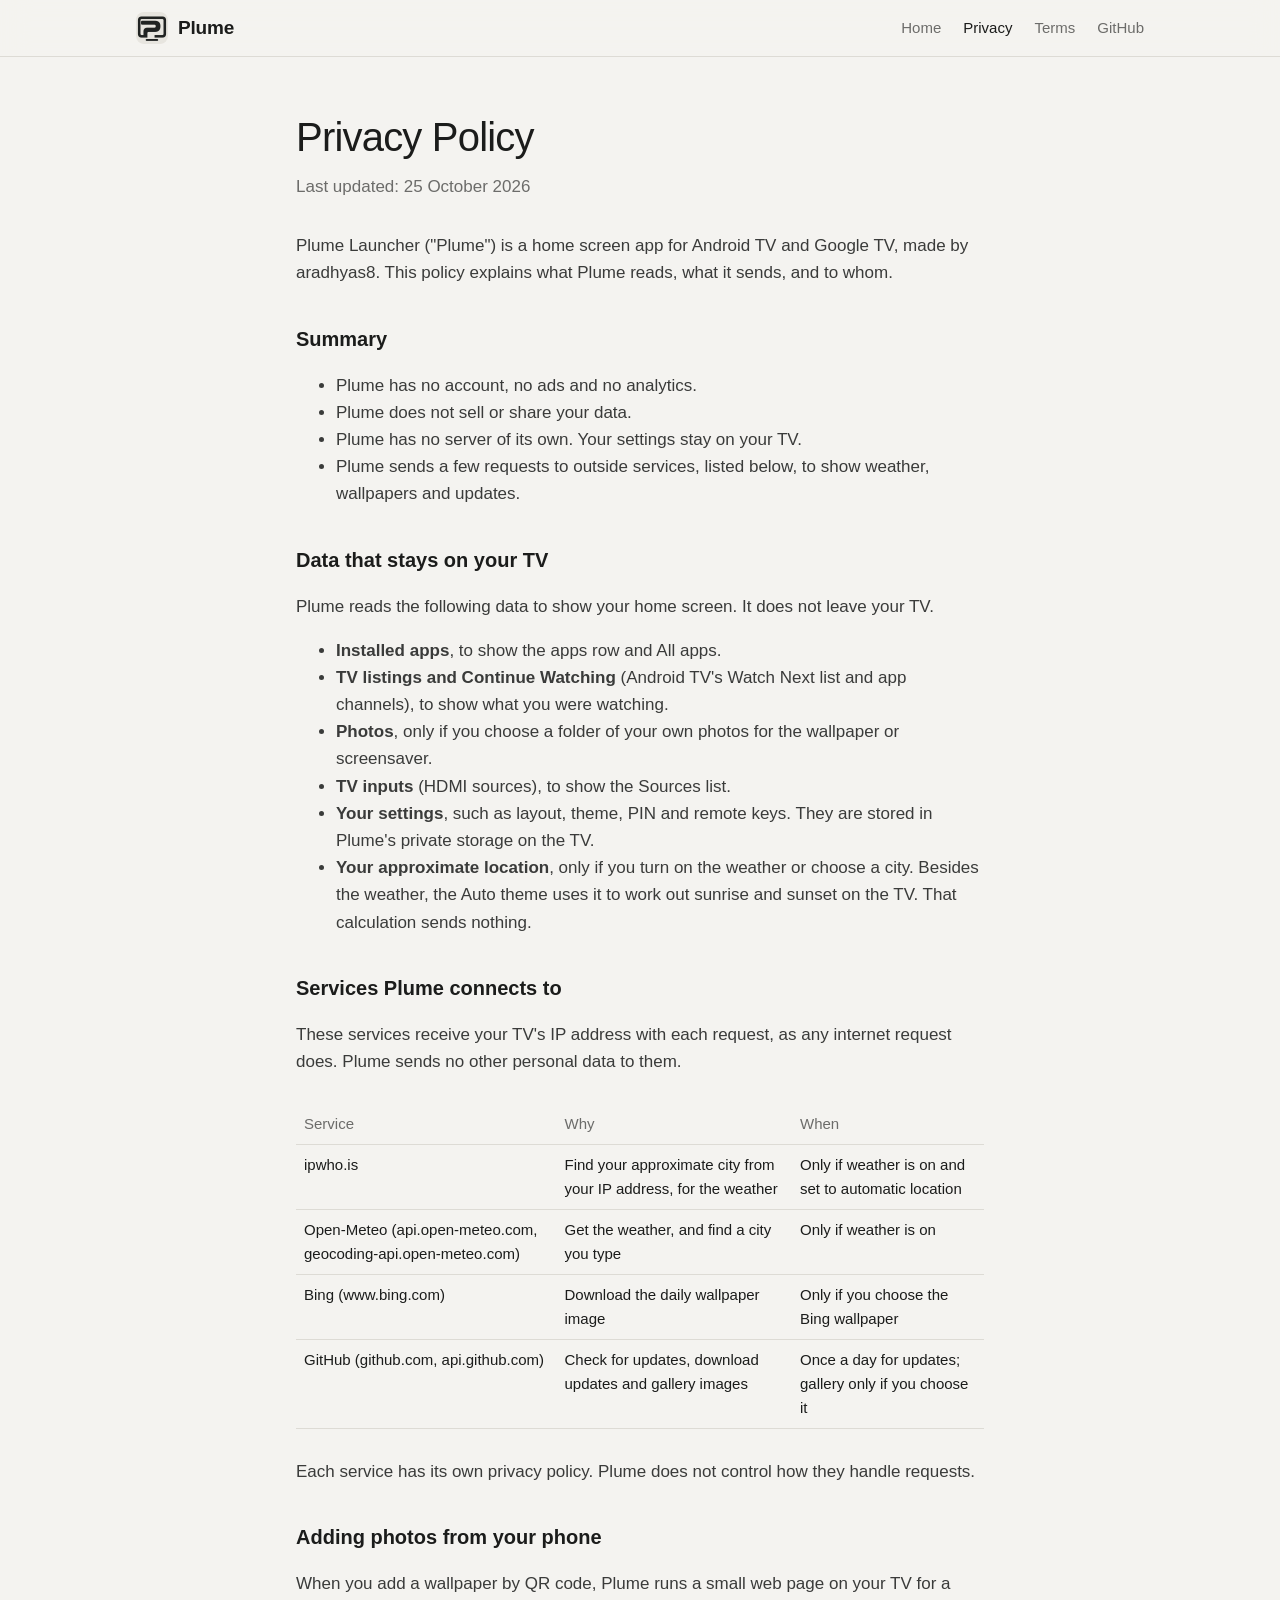
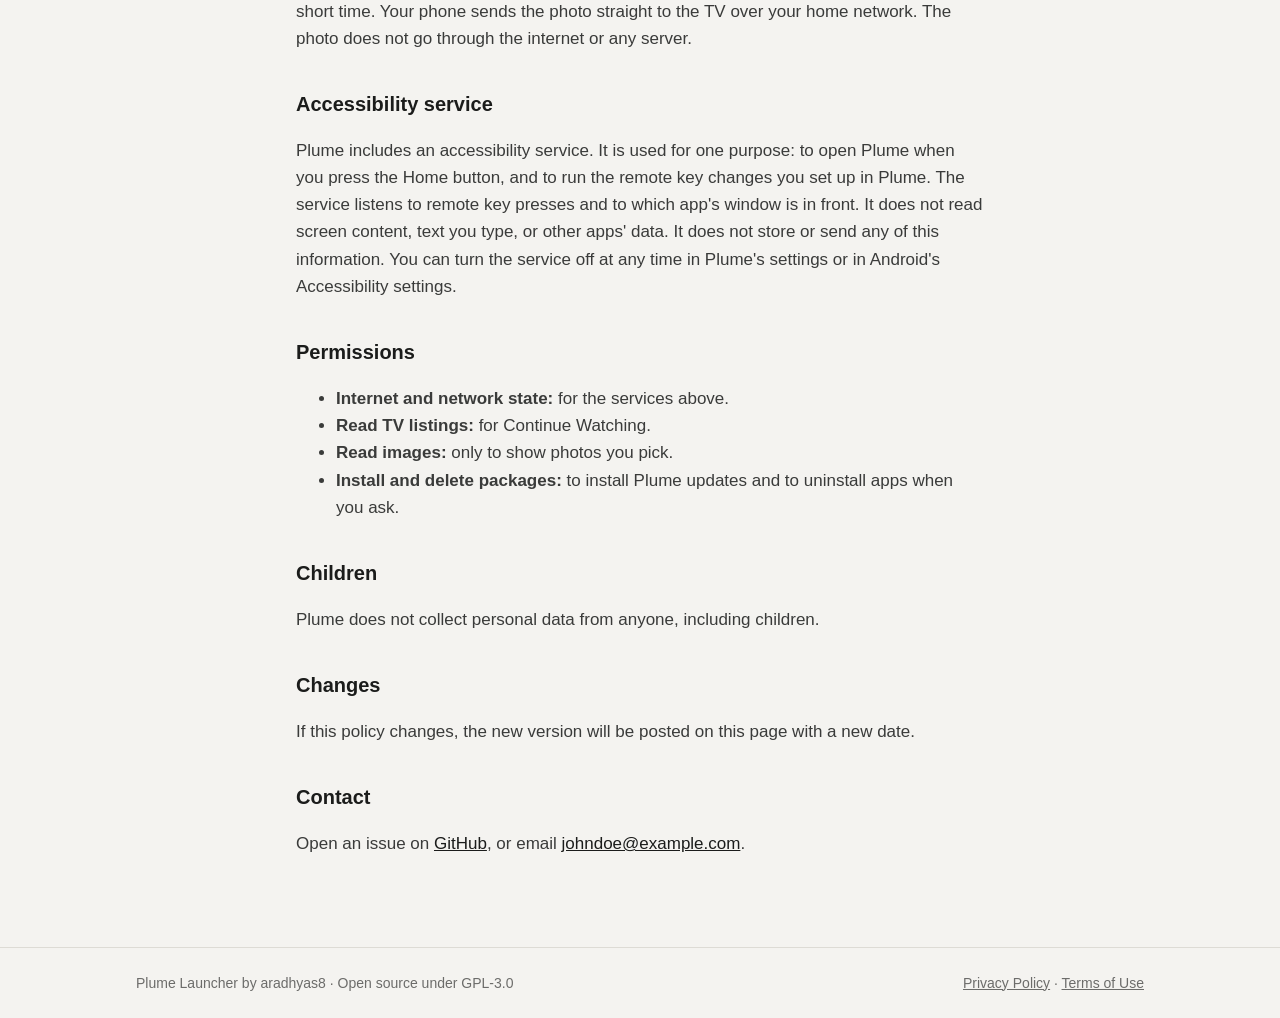
==== commit 503adab2: "Auto theme: follow sunrise and sunset Auto now turns dark at sunset and light at sunrise at the weat" ====
--- a/docs/privacy.html
+++ b/docs/privacy.html
@@ -17,7 +17,7 @@
 
 <main class="wrap doc">
   <h1>Privacy Policy</h1>
-  <p class="date">Last updated: 24 October 2026</p>
+  <p class="date">Last updated: 25 October 2026</p>
 
   <p>Plume Launcher ("Plume") is a home screen app for Android TV and Google TV, made by aradhyas8. This policy explains what Plume reads, what it sends, and to whom.</p>
 
@@ -37,6 +37,7 @@
     <li><strong>Photos</strong>, only if you choose a folder of your own photos for the wallpaper or screensaver.</li>
     <li><strong>TV inputs</strong> (HDMI sources), to show the Sources list.</li>
     <li><strong>Your settings</strong>, such as layout, theme, PIN and remote keys. They are stored in Plume's private storage on the TV.</li>
+    <li><strong>Your approximate location</strong>, only if you turn on the weather or choose a city. Besides the weather, the Auto theme uses it to work out sunrise and sunset on the TV. That calculation sends nothing.</li>
   </ul>
 
   <h2>Services Plume connects to</h2>
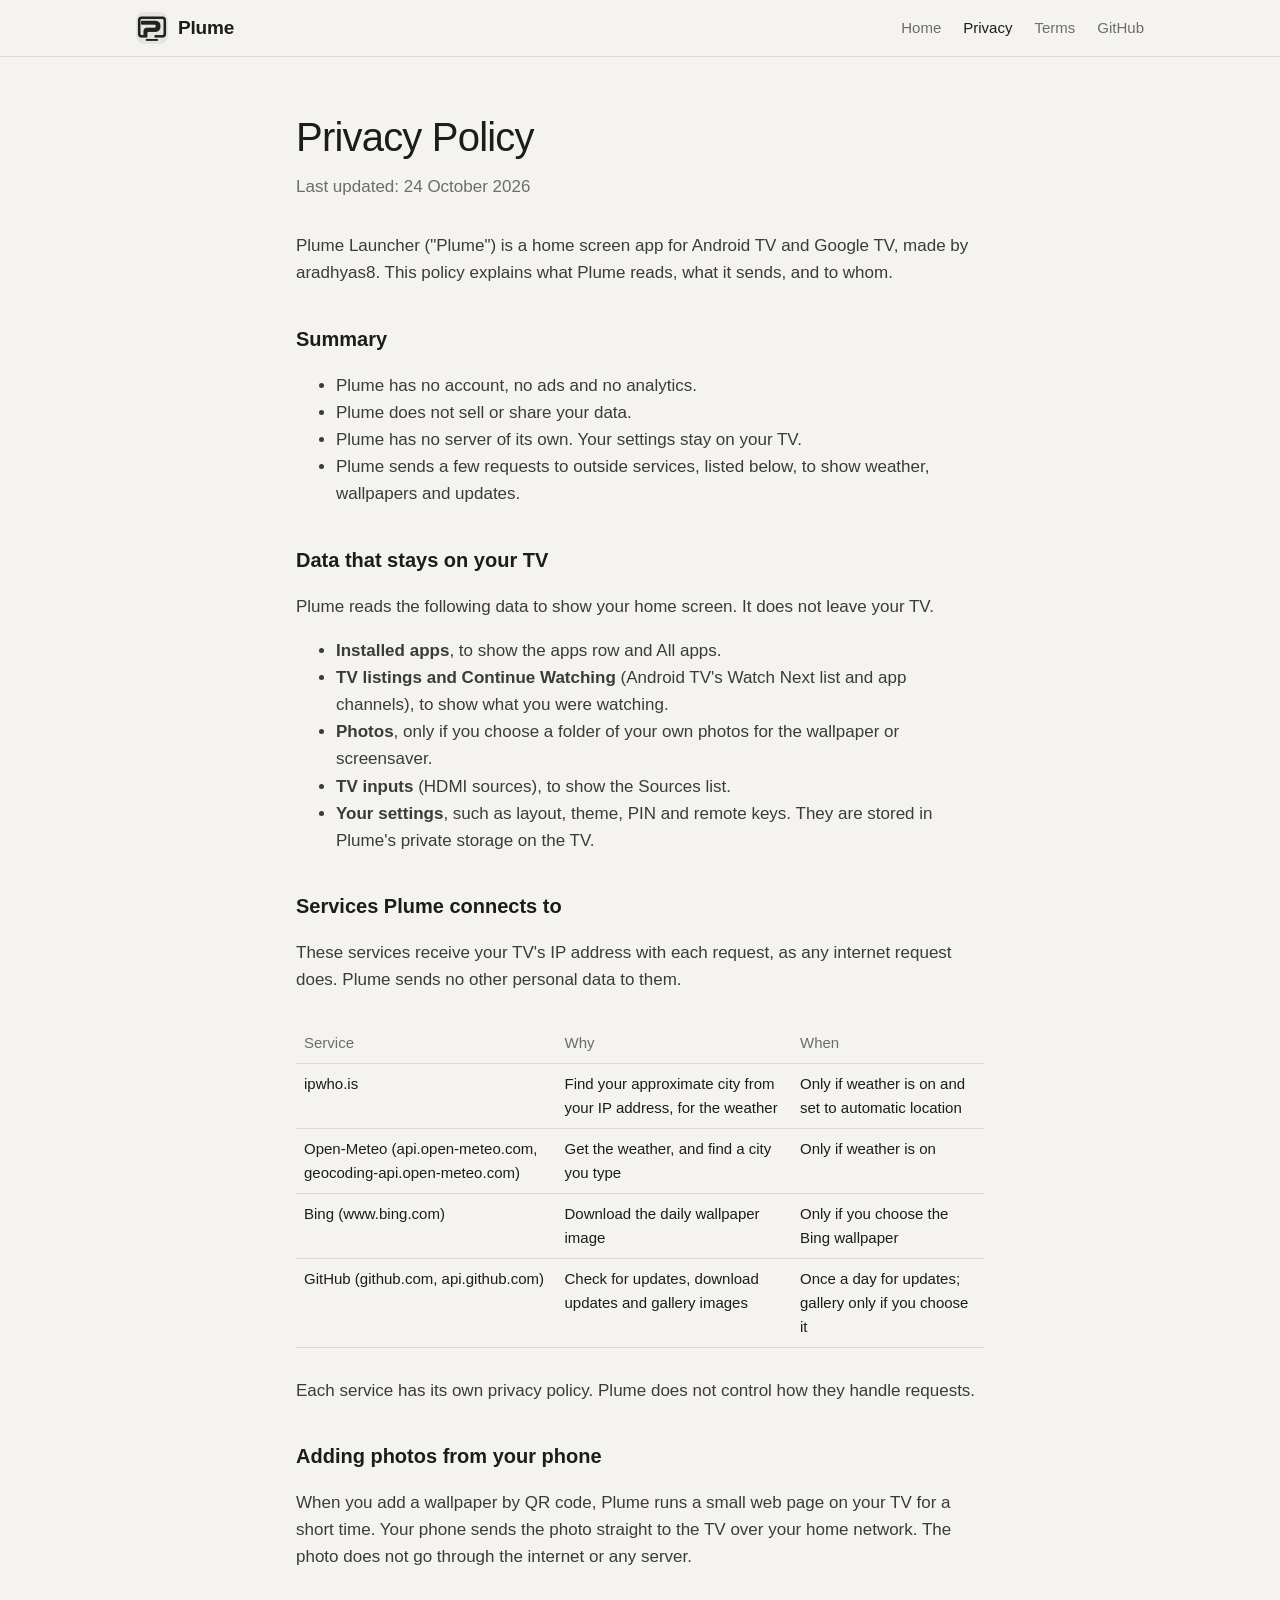
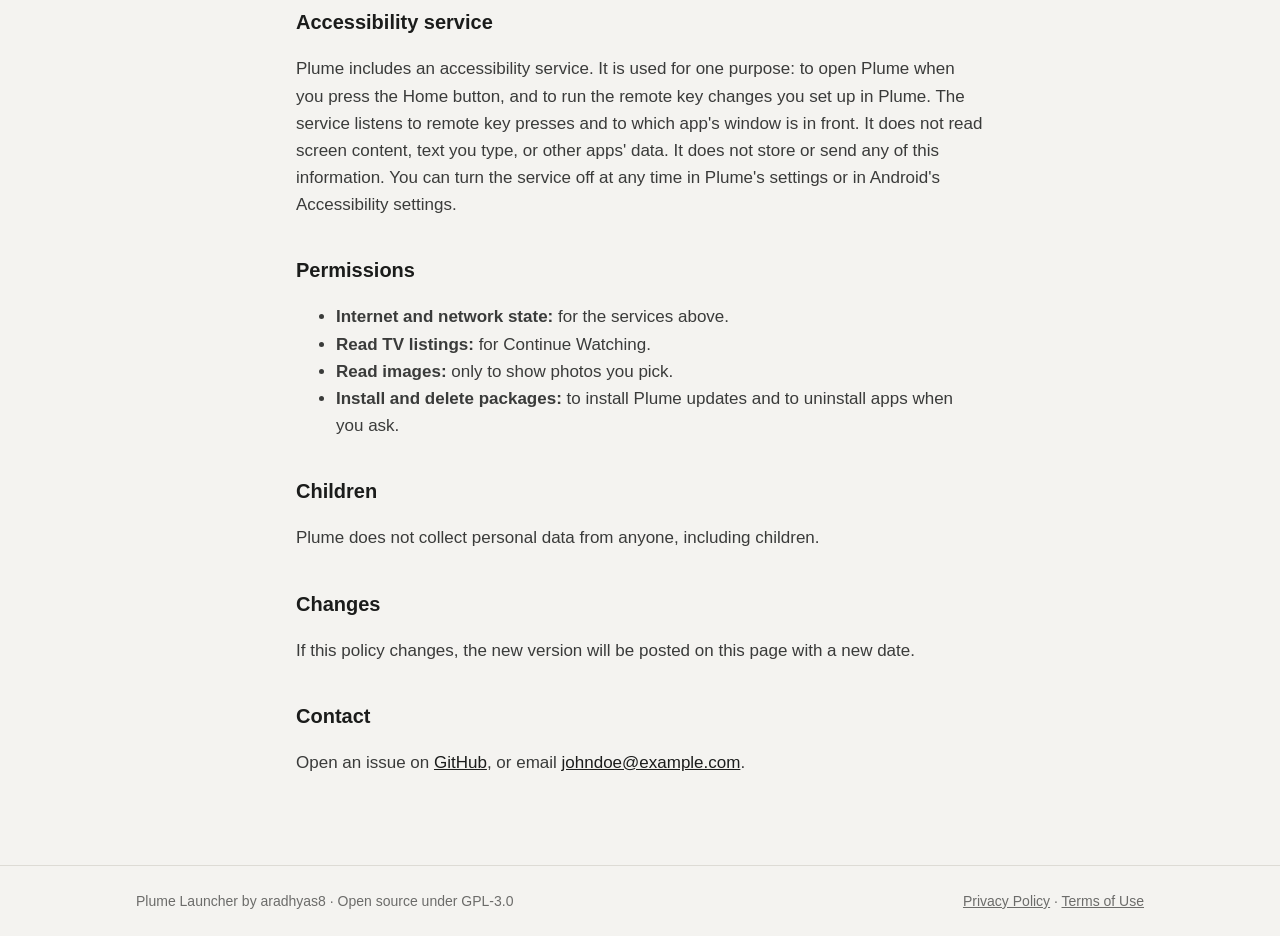
==== commit 50ecce01: "Merge upstream/main into feat/glass" ====
--- a/docs/privacy.html
+++ b/docs/privacy.html
@@ -17,7 +17,7 @@
 
 <main class="wrap doc">
   <h1>Privacy Policy</h1>
-  <p class="date">Last updated: 25 October 2026</p>
+  <p class="date">Last updated: 24 October 2026</p>
 
   <p>Plume Launcher ("Plume") is a home screen app for Android TV and Google TV, made by aradhyas8. This policy explains what Plume reads, what it sends, and to whom.</p>
 
@@ -37,7 +37,6 @@
     <li><strong>Photos</strong>, only if you choose a folder of your own photos for the wallpaper or screensaver.</li>
     <li><strong>TV inputs</strong> (HDMI sources), to show the Sources list.</li>
     <li><strong>Your settings</strong>, such as layout, theme, PIN and remote keys. They are stored in Plume's private storage on the TV.</li>
-    <li><strong>Your approximate location</strong>, only if you turn on the weather or choose a city. Besides the weather, the Auto theme uses it to work out sunrise and sunset on the TV. That calculation sends nothing.</li>
   </ul>
 
   <h2>Services Plume connects to</h2>
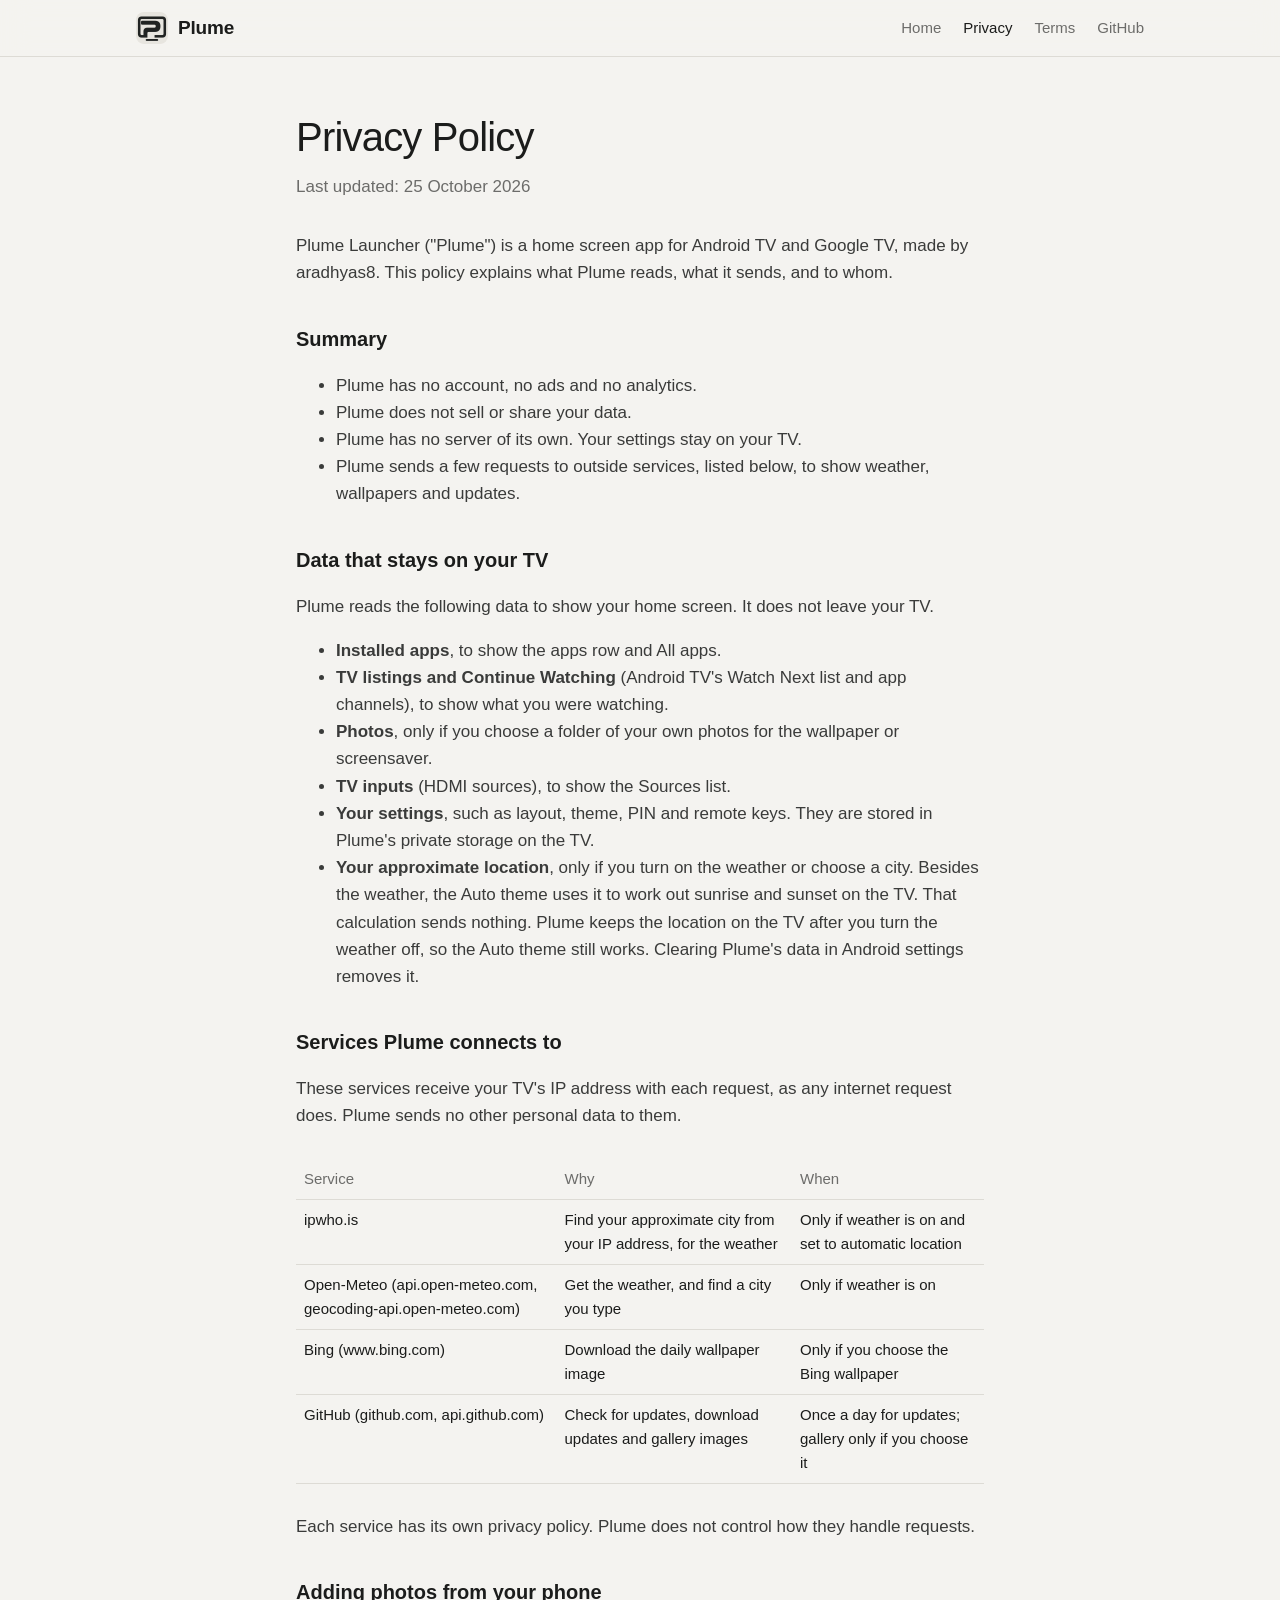
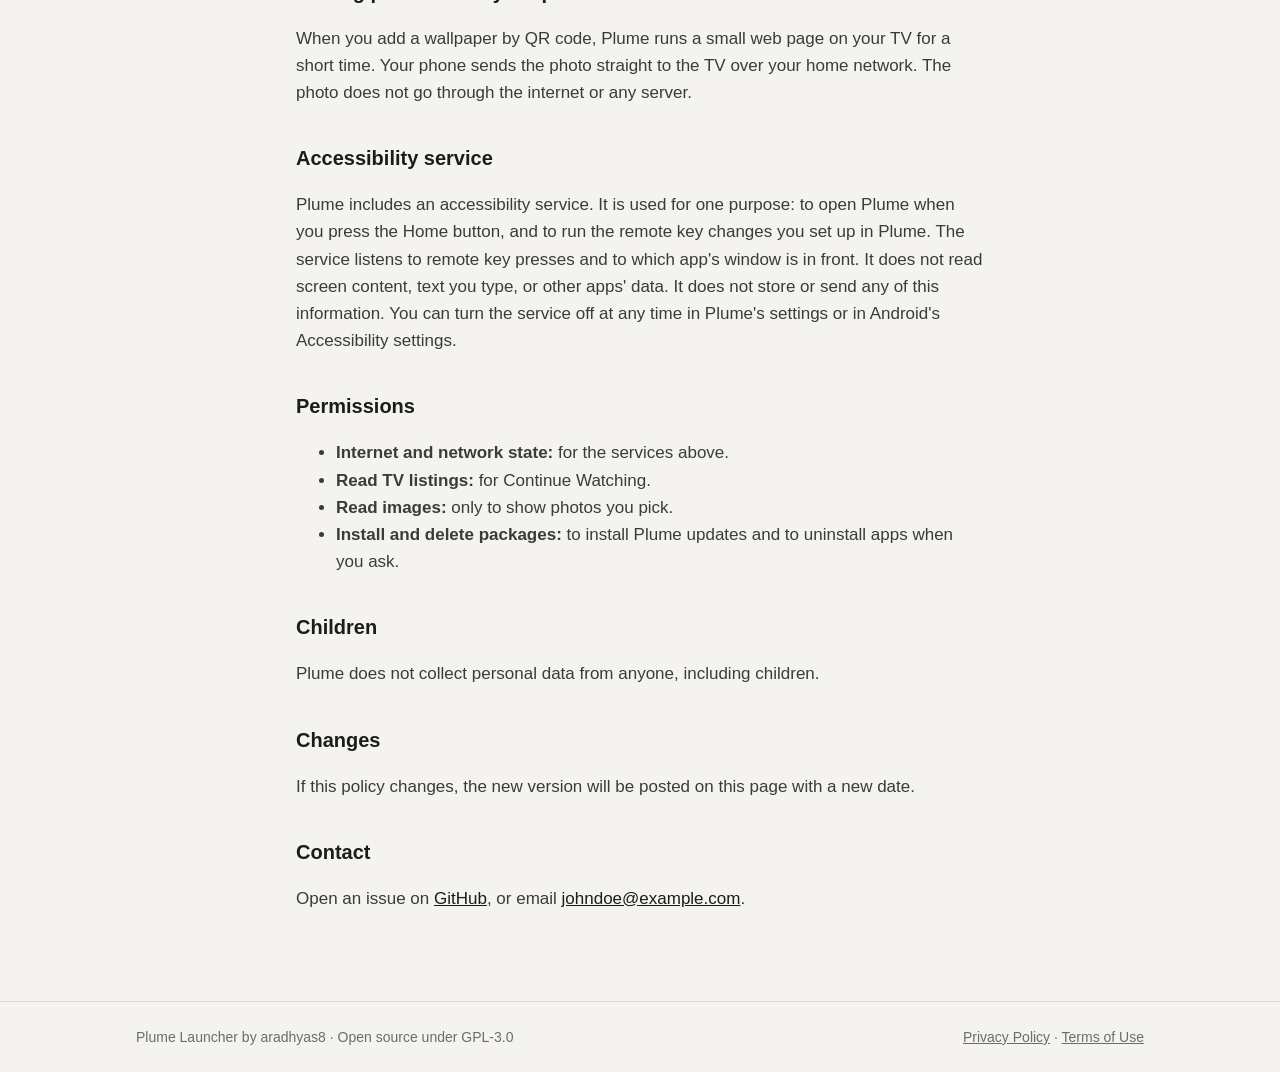
==== commit 7c63faa2: "Auto theme: fix review findings in the note and the docs - The Wallpaper & theme note uses today's n" ====
--- a/docs/privacy.html
+++ b/docs/privacy.html
@@ -17,7 +17,7 @@
 
 <main class="wrap doc">
   <h1>Privacy Policy</h1>
-  <p class="date">Last updated: 24 October 2026</p>
+  <p class="date">Last updated: 25 October 2026</p>
 
   <p>Plume Launcher ("Plume") is a home screen app for Android TV and Google TV, made by aradhyas8. This policy explains what Plume reads, what it sends, and to whom.</p>
 
@@ -37,6 +37,7 @@
     <li><strong>Photos</strong>, only if you choose a folder of your own photos for the wallpaper or screensaver.</li>
     <li><strong>TV inputs</strong> (HDMI sources), to show the Sources list.</li>
     <li><strong>Your settings</strong>, such as layout, theme, PIN and remote keys. They are stored in Plume's private storage on the TV.</li>
+    <li><strong>Your approximate location</strong>, only if you turn on the weather or choose a city. Besides the weather, the Auto theme uses it to work out sunrise and sunset on the TV. That calculation sends nothing. Plume keeps the location on the TV after you turn the weather off, so the Auto theme still works. Clearing Plume's data in Android settings removes it.</li>
   </ul>
 
   <h2>Services Plume connects to</h2>
